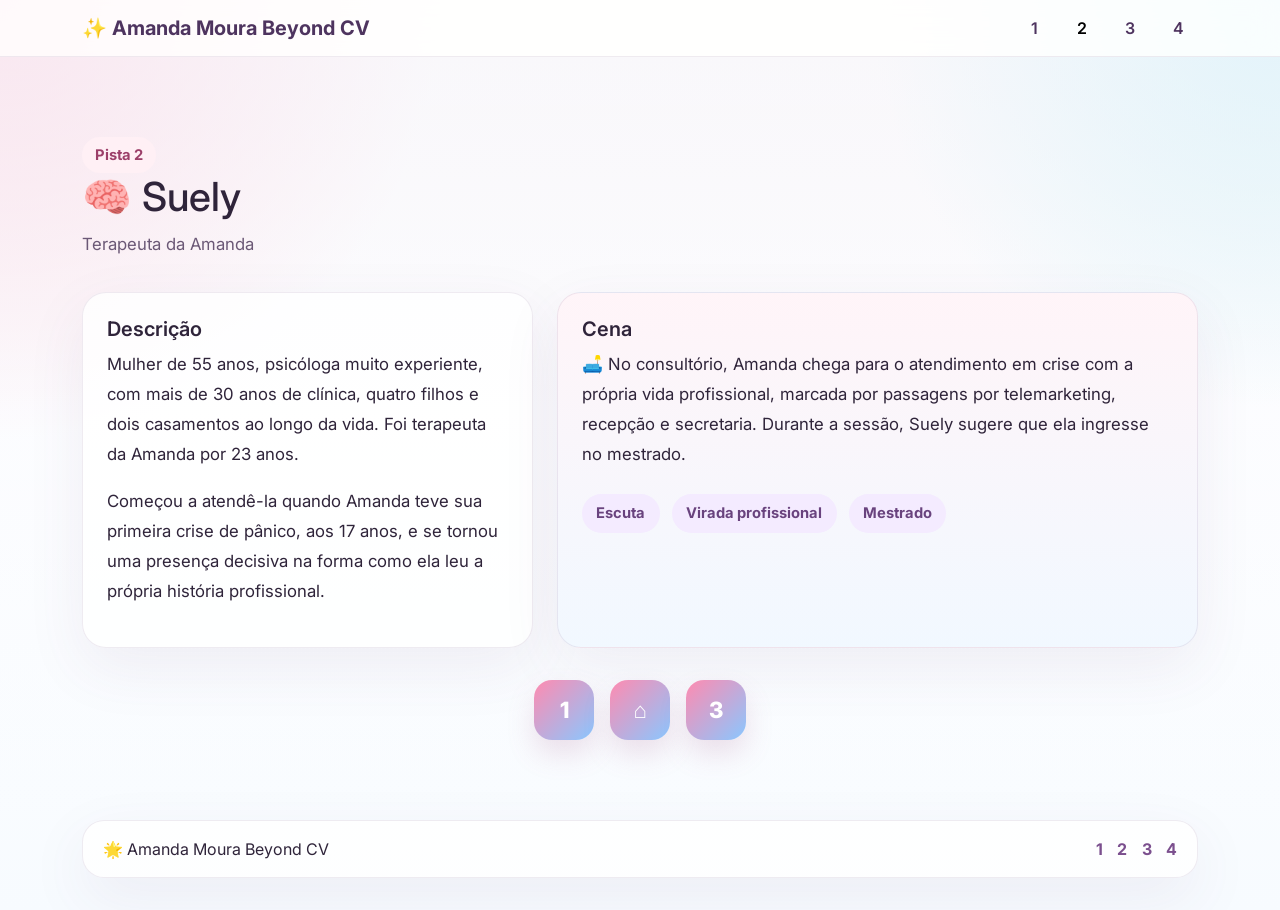
==== personagem-2.html @ 29020fdd "Add files via upload" ====
<!DOCTYPE html>
<html lang="pt-BR">
<head>
  <meta charset="UTF-8">
  <meta name="viewport" content="width=device-width, initial-scale=1.0">
  <title>Amanda Moura Beyond CV | 2</title>
  <link rel="preconnect" href="https://fonts.googleapis.com">
  <link rel="preconnect" href="https://fonts.gstatic.com" crossorigin>
  <link href="https://fonts.googleapis.com/css2?family=Inter:wght@400;500;600;700;800&display=swap" rel="stylesheet">
  <link
    href="https://cdn.jsdelivr.net/npm/bootstrap@5.3.8/dist/css/bootstrap.min.css"
    rel="stylesheet"
    integrity="sha384-sRIl4kxILFvY47J16cr9ZwB07vP4J8+LH7qKQnuqkuIAvNWLzeN8tE5YBujZqJLB"
    crossorigin="anonymous"
  >
  <link rel="stylesheet" href="style.css">
</head>
<body>
  <nav class="navbar navbar-expand-lg sticky-top app-navbar">
    <div class="container">
      <a class="navbar-brand fw-bold" href="index.html">✨ Amanda Moura Beyond CV</a>
      <button class="navbar-toggler" type="button" data-bs-toggle="collapse" data-bs-target="#mainNav" aria-controls="mainNav" aria-expanded="false" aria-label="Abrir navegação">
        <span class="navbar-toggler-icon"></span>
      </button>
      <div class="collapse navbar-collapse" id="mainNav">
        <ul class="navbar-nav ms-auto align-items-lg-center gap-lg-2">
          <li class="nav-item"><a class="nav-link" href="personagem-1.html">1</a></li>
          <li class="nav-item"><a class="nav-link active" href="personagem-2.html" aria-current="page">2</a></li>
          <li class="nav-item"><a class="nav-link" href="personagem-3.html">3</a></li>
          <li class="nav-item"><a class="nav-link" href="personagem-4.html">4</a></li>
        </ul>
      </div>
    </div>
  </nav>

  <main>
    <section class="character-section page-tone-2">
      <div class="container">
        <div class="section-heading">
          <span class="section-kicker">Pista 2</span>
          <h1>🧠 Suely</h1>
          <p>Terapeuta da Amanda</p>
        </div>
        <div class="row g-4">
          <div class="col-12 col-lg-5">
            <article class="content-card h-100">
              <h2 class="h5 fw-semibold">Descrição</h2>
              <p>
                Mulher de 55 anos, psicóloga muito experiente, com mais de 30 anos de clínica, quatro
                filhos e dois casamentos ao longo da vida. Foi terapeuta da Amanda por 23 anos.
              </p>
              <p>
                Começou a atendê-la quando Amanda teve sua primeira crise de pânico, aos 17 anos, e se
                tornou uma presença decisiva na forma como ela leu a própria história profissional.
              </p>
            </article>
          </div>
          <div class="col-12 col-lg-7">
            <article class="content-card scene-card h-100">
              <h2 class="h5 fw-semibold">Cena</h2>
              <p class="scene-text">
                🛋️ No consultório, Amanda chega para o atendimento em crise com a própria vida
                profissional, marcada por passagens por telemarketing, recepção e secretaria. Durante a
                sessão, Suely sugere que ela ingresse no mestrado.
              </p>
              <div class="tag-row">
                <span class="app-tag">Escuta</span>
                <span class="app-tag">Virada profissional</span>
                <span class="app-tag">Mestrado</span>
              </div>
            </article>
          </div>
        </div>
        <div class="page-nav">
          <a class="page-nav-button" href="personagem-1.html">1</a>
          <a class="page-nav-button" href="index.html">⌂</a>
          <a class="page-nav-button" href="personagem-3.html">3</a>
        </div>
      </div>
    </section>
  </main>

  <footer class="app-footer">
    <div class="container">
      <div class="footer-shell">
        <p class="mb-2 mb-md-0">🌟 Amanda Moura Beyond CV</p>
        <div class="footer-nav">
          <a href="personagem-1.html">1</a>
          <a href="personagem-2.html">2</a>
          <a href="personagem-3.html">3</a>
          <a href="personagem-4.html">4</a>
        </div>
      </div>
    </div>
  </footer>

  <script
    src="https://cdn.jsdelivr.net/npm/bootstrap@5.3.8/dist/js/bootstrap.bundle.min.js"
    integrity="sha384-FKyoEForCGlyvwx9Hj09JcYn3nv7wiPVlz7YYwJrWVcXK/BmnVDxM+D2scQbITxI"
    crossorigin="anonymous"
  ></script>
  <script src="script.js"></script>
</body>
</html>
---- style.css ----
html {
  scroll-behavior: smooth;
}

body {
  margin: 0;
  font-family: "Inter", sans-serif;
  background:
    radial-gradient(circle at top left, rgba(255, 201, 214, 0.9), transparent 28%),
    radial-gradient(circle at top right, rgba(178, 235, 242, 0.75), transparent 26%),
    linear-gradient(180deg, #fff8f4 0%, #fff 45%, #f7fbff 100%);
  color: #2f243a;
}

.app-navbar {
  background: rgba(255, 255, 255, 0.88);
  backdrop-filter: blur(14px);
  border-bottom: 1px solid rgba(122, 93, 138, 0.12);
}

.navbar-brand,
.nav-link {
  color: #4e345f;
}

.nav-link {
  font-weight: 600;
  min-width: 2.5rem;
  text-align: center;
}

.nav-link:hover,
.nav-link:focus,
.navbar-brand:hover,
.navbar-brand:focus {
  color: #c04d7f;
}

.nav-link.active {
  color: #c04d7f;
}

.hero-section,
.character-section {
  padding: 5rem 0;
}

.hero-shell,
.content-card,
.intro-card,
.footer-shell {
  background: rgba(255, 255, 255, 0.78);
  border: 1px solid rgba(122, 93, 138, 0.12);
  box-shadow: 0 20px 60px rgba(96, 70, 110, 0.08);
}

.hero-shell {
  padding: 2rem;
  border-radius: 28px;
}

.character-section {
  min-height: calc(100vh - 160px);
  display: flex;
  align-items: center;
}

.eyebrow,
.section-kicker {
  display: inline-flex;
  align-items: center;
  gap: 0.4rem;
  padding: 0.45rem 0.8rem;
  border-radius: 999px;
  background: #fff0f5;
  color: #9c3f69;
  font-size: 0.92rem;
  font-weight: 700;
}

.hero-copy,
.section-heading p,
.content-card p,
.story-list li,
.scene-text {
  font-size: 1.05rem;
  line-height: 1.8;
}

.number-grid {
  display: grid;
  grid-template-columns: repeat(2, minmax(0, 140px));
  gap: 1rem;
}

.number-button {
  display: flex;
  align-items: center;
  justify-content: center;
  min-height: 88px;
  border-radius: 22px;
  background: linear-gradient(135deg, #ff8bb0, #8ac7ff);
  color: #fff;
  text-decoration: none;
  font-size: clamp(2rem, 3.5vw, 2.8rem);
  font-weight: 800;
  box-shadow: 0 16px 30px rgba(170, 92, 136, 0.2);
  transition: transform 0.2s ease, box-shadow 0.2s ease, filter 0.2s ease;
}

.number-button:hover,
.number-button:focus {
  color: #fff;
  transform: translateY(-3px);
  box-shadow: 0 20px 36px rgba(170, 92, 136, 0.26);
  filter: saturate(1.08);
}

.intro-card,
.content-card {
  height: 100%;
  border-radius: 24px;
  padding: 1.5rem;
}

.story-list {
  list-style: none;
  padding: 0;
  margin: 0;
  display: grid;
  gap: 0.9rem;
}

.story-list li {
  display: flex;
  align-items: flex-start;
  gap: 0.75rem;
}

.story-list span {
  font-size: 1.4rem;
  line-height: 1;
}

.section-heading {
  max-width: 760px;
  margin-bottom: 2rem;
}

.section-heading h2 {
  margin: 1rem 0 0.5rem;
  font-size: clamp(2rem, 4vw, 3rem);
  font-weight: 800;
}

.section-heading p {
  margin: 0;
  color: #6b5876;
}

.alt-section {
  background: rgba(255, 245, 250, 0.55);
}

.page-tone-1 {
  background: linear-gradient(180deg, rgba(255, 244, 248, 0.4), rgba(255, 255, 255, 0));
}

.page-tone-2 {
  background: linear-gradient(180deg, rgba(245, 247, 255, 0.6), rgba(255, 255, 255, 0));
}

.page-tone-3 {
  background: linear-gradient(180deg, rgba(255, 248, 238, 0.75), rgba(255, 255, 255, 0));
}

.page-tone-4 {
  background: linear-gradient(180deg, rgba(245, 255, 248, 0.75), rgba(255, 255, 255, 0));
}

.scene-card {
  background: linear-gradient(180deg, rgba(255, 244, 248, 0.96), rgba(241, 248, 255, 0.96));
}

.tag-row {
  display: flex;
  flex-wrap: wrap;
  gap: 0.75rem;
  margin-top: 1.5rem;
}

.app-tag {
  padding: 0.55rem 0.9rem;
  border-radius: 999px;
  background: #f4ebff;
  color: #69437e;
  font-weight: 700;
  font-size: 0.92rem;
}

.app-footer {
  padding: 0 0 2rem;
}

.page-nav {
  display: flex;
  justify-content: center;
  gap: 1rem;
  margin-top: 2rem;
}

.page-nav-button {
  display: inline-flex;
  align-items: center;
  justify-content: center;
  width: 60px;
  height: 60px;
  border-radius: 18px;
  background: linear-gradient(135deg, #ff8bb0, #8ac7ff);
  color: #fff;
  text-decoration: none;
  font-weight: 800;
  font-size: 1.4rem;
  box-shadow: 0 14px 28px rgba(170, 92, 136, 0.18);
  transition: transform 0.2s ease, box-shadow 0.2s ease;
}

.page-nav-button:hover,
.page-nav-button:focus {
  color: #fff;
  transform: translateY(-3px);
  box-shadow: 0 18px 34px rgba(170, 92, 136, 0.24);
}

.footer-shell {
  border-radius: 22px;
  padding: 1rem 1.25rem;
  display: flex;
  align-items: center;
  justify-content: space-between;
  gap: 1rem;
}

.footer-nav {
  display: flex;
  flex-wrap: wrap;
  gap: 0.9rem;
}

.footer-nav a {
  color: #7b4f8e;
  text-decoration: none;
  font-weight: 700;
}

.footer-nav a:hover,
.footer-nav a:focus {
  color: #c04d7f;
}

@media (max-width: 991.98px) {
  .hero-section,
  .character-section {
    padding: 4rem 0;
  }

  .hero-shell {
    padding: 1.5rem;
    border-radius: 24px;
  }

  .character-section {
    min-height: auto;
  }

  .number-grid {
    grid-template-columns: repeat(2, minmax(0, 1fr));
  }
}

@media (max-width: 575.98px) {
  .hero-section,
  .character-section {
    padding: 3.2rem 0;
  }

  .hero-shell,
  .intro-card,
  .content-card,
  .footer-shell {
    border-radius: 18px;
  }

  .number-button {
    min-height: 76px;
  }

  .page-nav-button {
    width: 54px;
    height: 54px;
    border-radius: 16px;
  }

  .hero-copy,
  .section-heading p,
  .content-card p,
  .story-list li,
  .scene-text {
    font-size: 1rem;
    line-height: 1.7;
  }

  .footer-shell {
    flex-direction: column;
    align-items: flex-start;
  }
}
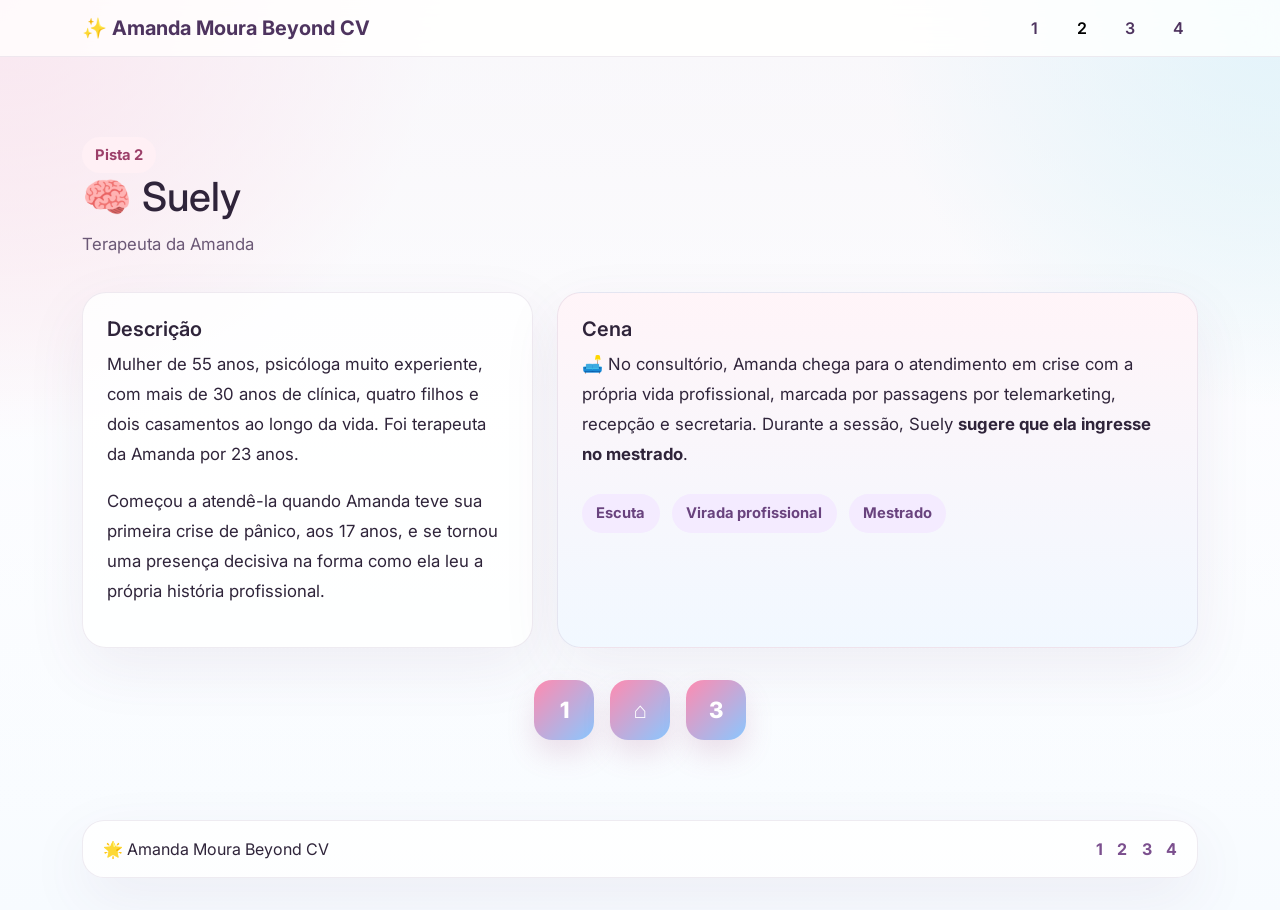
==== commit 2abfec1f: "Update personagem-2.html" ====
--- a/personagem-2.html
+++ b/personagem-2.html
@@ -61,7 +61,7 @@
               <p class="scene-text">
                 🛋️ No consultório, Amanda chega para o atendimento em crise com a própria vida
                 profissional, marcada por passagens por telemarketing, recepção e secretaria. Durante a
-                sessão, Suely sugere que ela ingresse no mestrado.
+                sessão, Suely <strong>sugere que ela ingresse no mestrado</strong>.
               </p>
               <div class="tag-row">
                 <span class="app-tag">Escuta</span>
